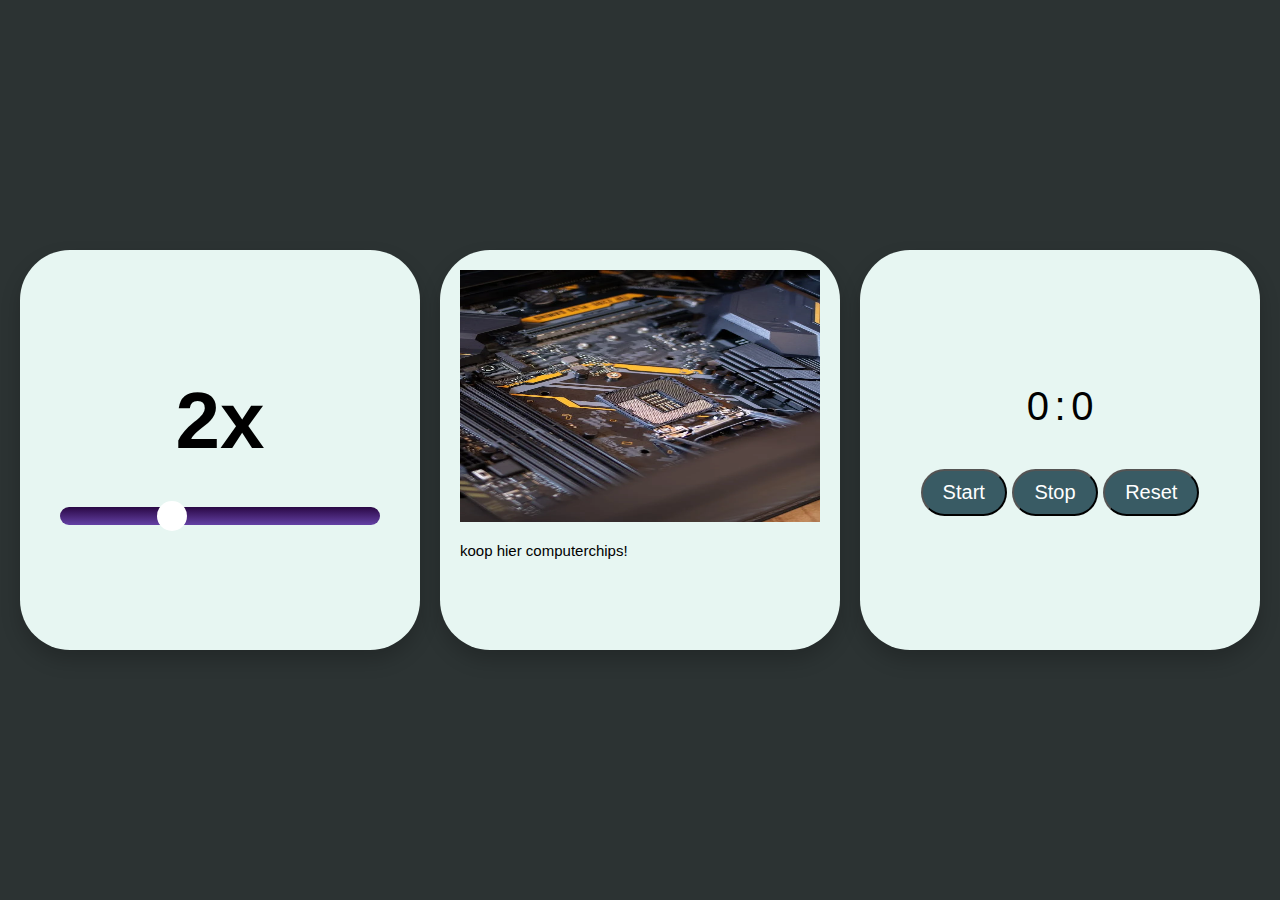
==== timer/index.html @ 66c77639 "Add files via upload" ====
<!DOCTYPE html>
<html lang="en">
<head>
    <meta charset="UTF-8">
    <meta http-equiv="X-UA-Compatible" content="IE=edge">
    <meta name="viewport" content="width=device-width, initial-scale=1.0">
    <title>Dashboard</title>
    <link rel="stylesheet" href="css/style.css">
</head> 
<body id="js--body">
    <article class="card card--slider">
        <h2 id="js--rangeValue">0</h2>
        <input id="js--slider" type="range" min="1" max="4" step="1">
    </article>
    <article class="card card--buy">
        <img id="js--img" src="" alt="">
        <p id="js--text"></p>
    </article>
    <article class="card card--stopwatch">
        <div>
            <span class="timerText" id="js--minutesTimer">0</span>
            <span class="timerText">:</span>
            <span class="timerText" id="js--secondsTimer">0</span>

        </div>
        <section class="buttonWrapper">
        <button class="button button--start" id="js--start">Start</button>
        <button class="button button--stop" id="js--stop">Stop</button>
        <button class="button button--reset" id="js--reset">Reset</button>
        </section>
    </article>
</body>
<script src="js/script.js"></script>
</html>
---- timer/css/style.css ----
*{
    padding: 0;
    margin: 0;
    box-sizing: border-box;
}

html{
    font-size: 62.5%;
}

body{
    font-size: 2rem;
    background: #2C3333;
    color: white;
    display: flex;
    gap: 2rem;
    justify-content: center;
    align-items: center;
    min-height: 100vh;
    flex-wrap: wrap;
    font-family: sans-serif;
}

.card{
    width: 40rem;
    height: 40rem;
    background: #E7F6F2;
    border-radius: 5rem;
    box-shadow: 0px 1rem 2rem 0 rgba(0, 0, 0, 0.2);
    flex-shrink: 0;
}
.card--buy{
    display:flex;
    flex-direction: column;
    padding: 2rem;
    gap: 2rem;

}
.card--buy img{
    height: 70%;
    width: 100%;

}
.card--buy p{
    height: 20%;
    font-size: 75%;
    color: black;

}
.card--slider{
    display: flex;
    flex-direction: column;
    justify-content: center;
    align-items: center;
    gap: 4rem;
    padding: 4rem;
}

.card--slider > h2{
    font-size: 400%;
    color: black;
}

.card--slider > input{
    appearance: none;
    width: 100%;
    border-radius: 5rem;
    height: 1.8rem;
    background: linear-gradient(to top, #6441a5, #2a0845);
}

.card--slider > input::-webkit-slider-thumb{
    -webkit-appearance: none;
    appearance: none;
    width: 3rem;
    height: 3rem;
    border-radius: 50%;
    background: white;
    border: none;
    cursor:pointer;
}



.card--stopwatch{
    display: flex;
    justify-content: center;
    align-items: center;
    flex-direction: column;
    color: black;
    gap: 4rem;
}

.timerText{
    font-size: 200%;
}

.button{
    padding: 1rem 2rem;
    font-size: 2rem;
    border-radius: 5rem;
    color: white;
}

.button--start{
    background: #395B64;
    color: white;
}

.button--stop{
    background: #395B64;
    color: white;
}

.button--reset{
    background: #395B64;
    color: white;
}
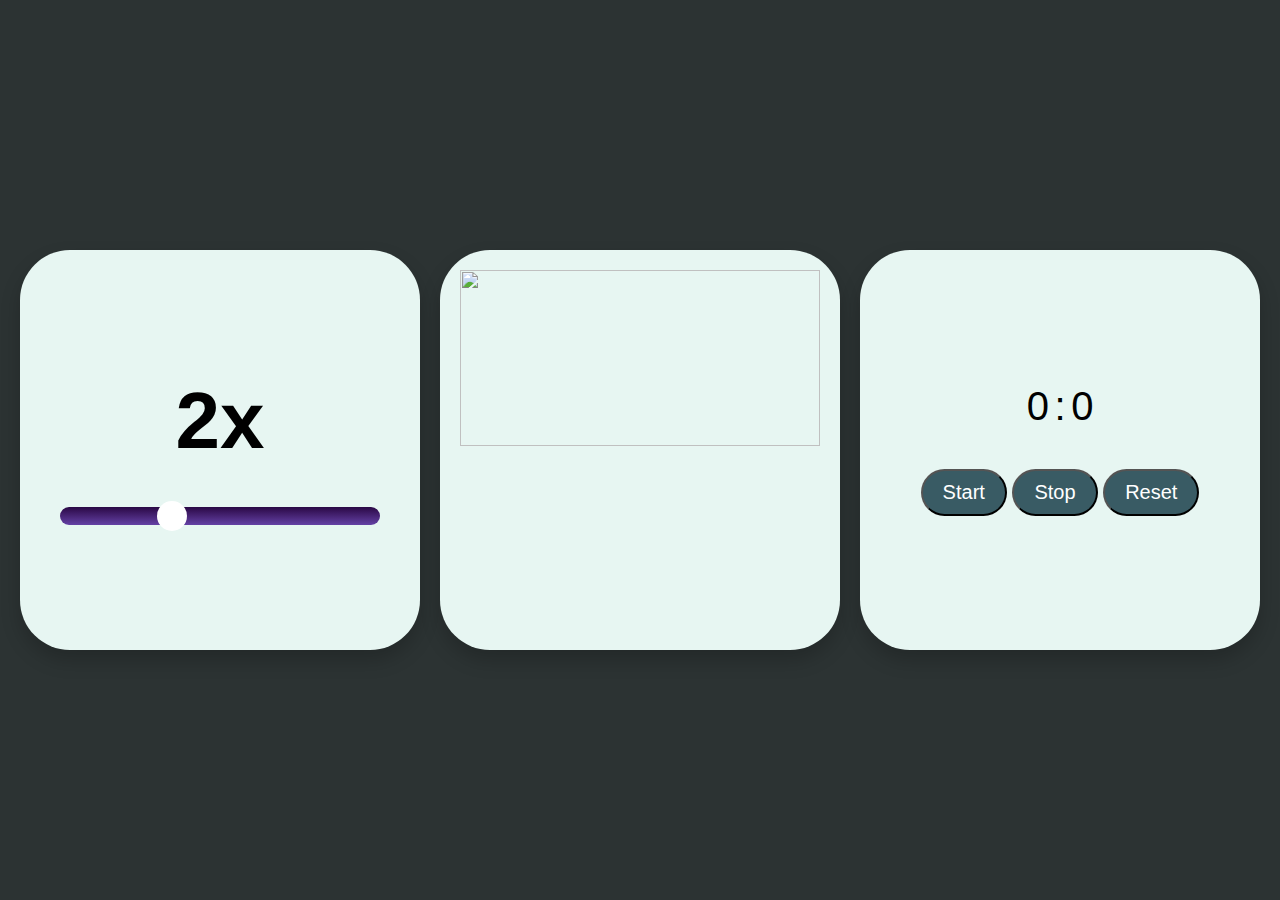
==== commit 1e52149d: "Add files via upload" ====
--- a/timer/index.html
+++ b/timer/index.html
@@ -30,5 +30,5 @@
         </section>
     </article>
 </body>
-<script src="js/script.js"></script>
+<script src="js/main.js"></script>
 </html>